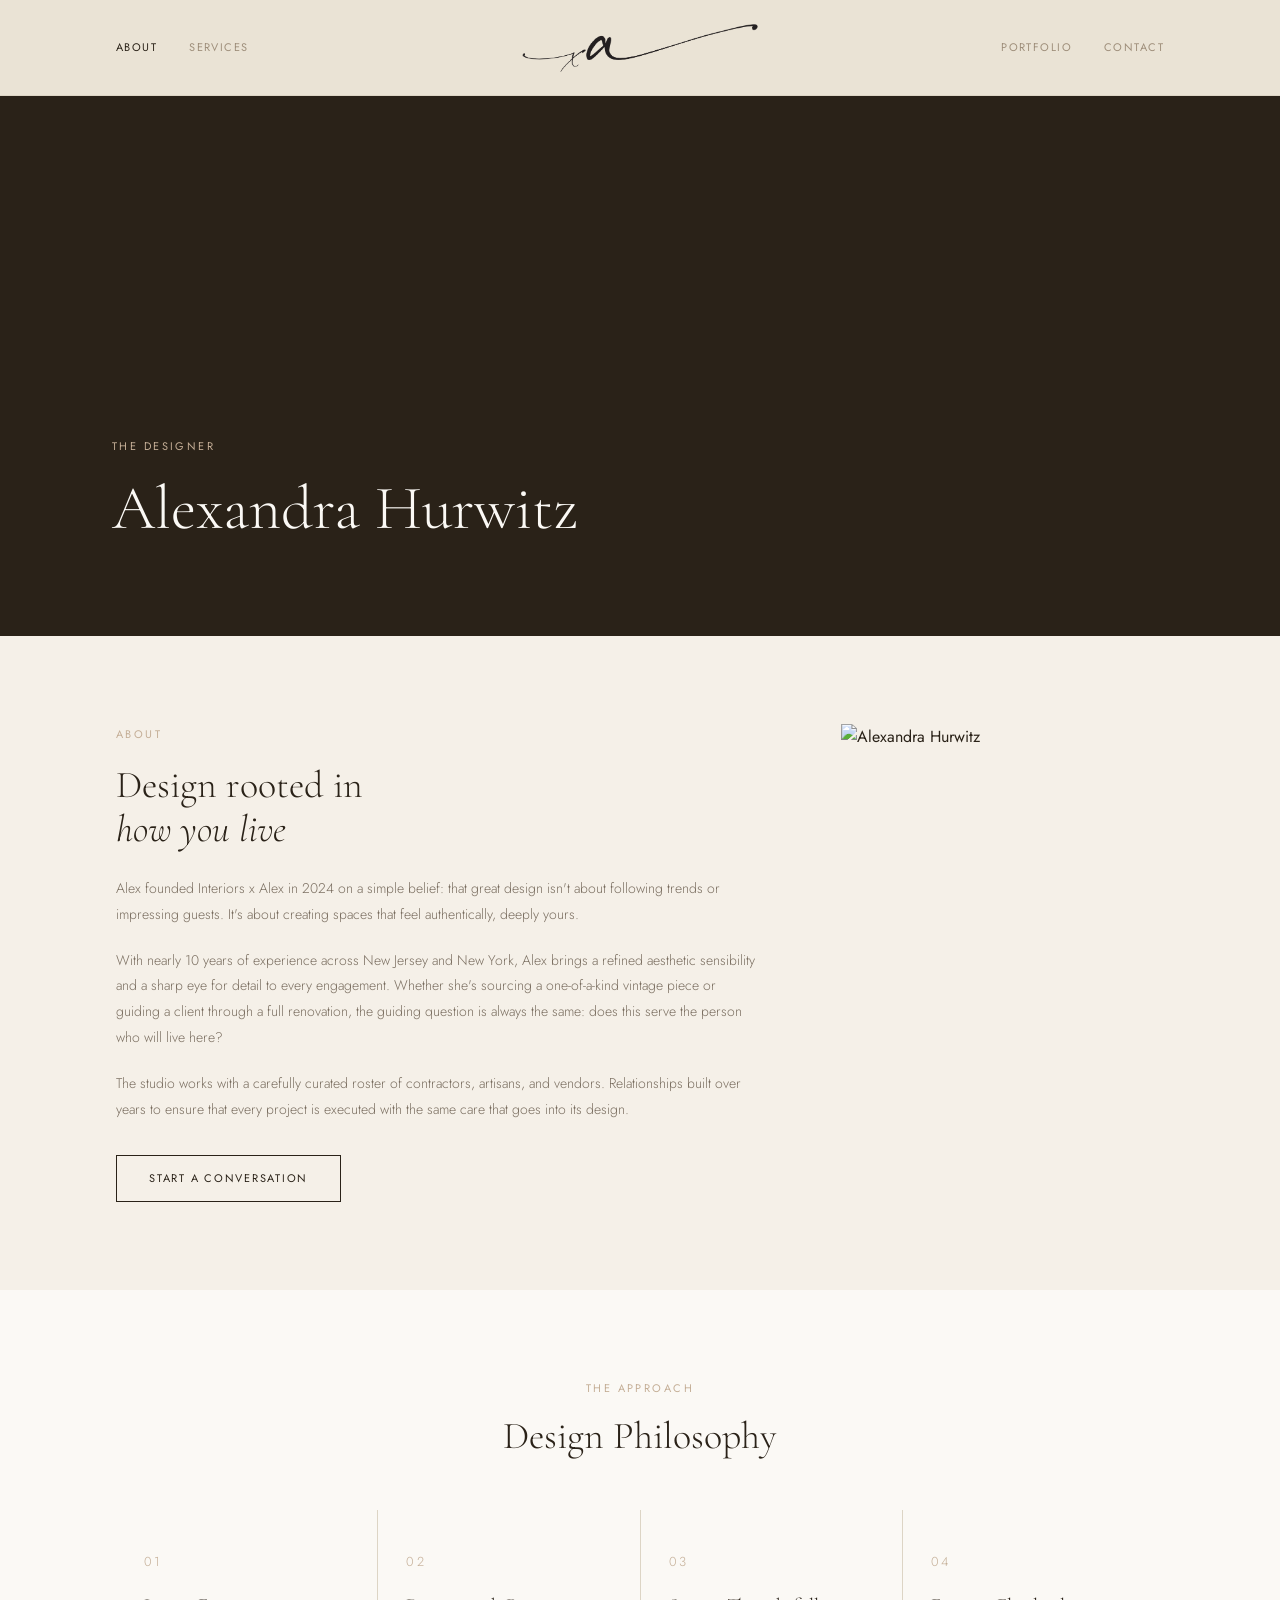
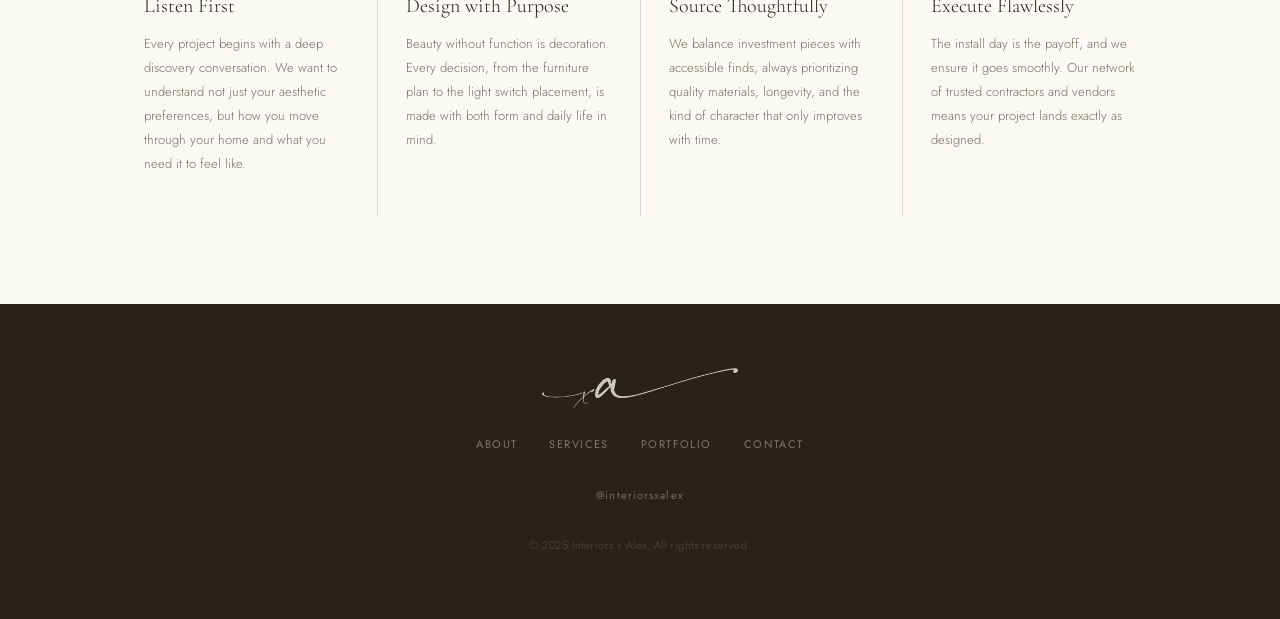
==== about.html @ 51a8090e "SEO optimization across all pages, hero centering fix, contact page meta - Added meta description, k" ====
﻿<!DOCTYPE html>
<html lang="en">
<head>
  <meta charset="UTF-8">
  <meta name="viewport" content="width=device-width, initial-scale=1.0">
  <title>About Alexandra Hurwitz | Luxury Interior Designer Rumson NJ</title>
  <meta name="description" content="Meet Alexandra Hurwitz, founder of Interiors x Alex. A luxury interior designer with nearly 10 years of experience serving high-end clients in Rumson, Red Bank, Colts Neck, Short Hills, and across New Jersey and New York.">
  <link rel="icon" href="assets/images/favicon.ico">
  <meta property="og:title" content="About Alexandra Hurwitz | Luxury Interior Designer Rumson NJ">
  <meta property="og:description" content="Meet Alexandra Hurwitz, founder of Interiors x Alex. Nearly 10 years of experience in high-end residential and commercial interior design across New Jersey and the United States.">
  <meta property="og:image" content="https://interiorsxalex.com/assets/images/og-image.jpg">
  <meta property="og:url" content="https://interiorsxalex.com/about">
  <meta property="og:type" content="website">
  <link rel="stylesheet" href="assets/css/style.css?v=4">
</head>
<body>

  <!-- NAV -->
  <nav class="site-nav">
    <div class="nav-inner">
      <ul class="nav-links left">
        <li><a href="/about" class="active">About</a></li>
        <li><a href="/services">Services</a></li>
      </ul>
      <a href="/" class="nav-logo-wrap">
        <img class="nav-logo" src="assets/images/logo.png" alt="Interiors x Alex">
      </a>
      <ul class="nav-links right">
        <li><a href="/portfolio">Portfolio</a></li>
        <li><a href="/contact">Contact</a></li>
      </ul>
      <button class="nav-toggle" aria-label="Menu">&#9776;</button>
    </div>
  </nav>

  <!-- ABOUT HERO -->
  <section class="about-hero">
    <div class="about-hero-bg" style="background-image: url('assets/images/about-hero.jpg');"></div>
    <div class="hero-overlay"></div>
    <div class="hero-content">
      <p class="eyebrow">The Designer</p>
      <h1>Alexandra Hurwitz</h1>
    </div>
  </section>

  <!-- BIO SECTION -->
  <section class="section bio-section">
    <div class="container bio-grid">
      <div class="bio-text">
        <p class="eyebrow">About</p>
        <h2>Design rooted in<br><em>how you live</em></h2>
        <p>Alex founded Interiors x Alex in 2024 on a simple belief: that great design isn't about following trends or impressing guests. It's about creating spaces that feel authentically, deeply yours.</p>
        <p>With nearly 10 years of experience across New Jersey and New York, Alex brings a refined aesthetic sensibility and a sharp eye for detail to every engagement. Whether she's sourcing a one-of-a-kind vintage piece or guiding a client through a full renovation, the guiding question is always the same: does this serve the person who will live here?</p>
        <p>The studio works with a carefully curated roster of contractors, artisans, and vendors. Relationships built over years to ensure that every project is executed with the same care that goes into its design.</p>
        <a href="/contact" class="btn btn-outline">Start a Conversation</a>
      </div>
      <div class="bio-image">
        <img src="assets/images/alex-portrait.jpg" alt="Alexandra Hurwitz">
      </div>
    </div>
  </section>

  <!-- PHILOSOPHY -->
  <section class="section philosophy-section">
    <div class="container">
      <div class="section-header centered">
        <p class="eyebrow">The Approach</p>
        <h2>Design Philosophy</h2>
      </div>
      <div class="philosophy-grid">
        <div class="philosophy-card">
          <p class="philosophy-num">01</p>
          <h3>Listen First</h3>
          <p>Every project begins with a deep discovery conversation. We want to understand not just your aesthetic preferences, but how you move through your home and what you need it to feel like.</p>
        </div>
        <div class="philosophy-card">
          <p class="philosophy-num">02</p>
          <h3>Design with Purpose</h3>
          <p>Beauty without function is decoration. Every decision, from the furniture plan to the light switch placement, is made with both form and daily life in mind.</p>
        </div>
        <div class="philosophy-card">
          <p class="philosophy-num">03</p>
          <h3>Source Thoughtfully</h3>
          <p>We balance investment pieces with accessible finds, always prioritizing quality materials, longevity, and the kind of character that only improves with time.</p>
        </div>
        <div class="philosophy-card">
          <p class="philosophy-num">04</p>
          <h3>Execute Flawlessly</h3>
          <p>The install day is the payoff, and we ensure it goes smoothly. Our network of trusted contractors and vendors means your project lands exactly as designed.</p>
        </div>
      </div>
    </div>
  </section>

  <!-- FOOTER -->
  <footer class="site-footer">
    <div class="footer-inner">
      <div class="footer-logo">
        <img src="assets/images/logo.png" alt="Interiors x Alex">
      </div>
      <nav class="footer-nav">
        <a href="/about">About</a>
        <a href="/services">Services</a>
        <a href="/portfolio">Portfolio</a>
        <a href="/contact">Contact</a>
      </nav>
      <div class="footer-social">
        <a href="https://www.instagram.com/interiorsxalex" target="_blank" rel="noopener">@interiorsxalex</a>
      </div>
      <p class="footer-copy">&copy; 2025 Interiors x Alex. All rights reserved.</p>
    </div>
  </footer>

  <div class="mobile-nav-overlay">
    <button class="mobile-nav-close" aria-label="Close">&times;</button>
    <a href="/">Home</a>
    <a href="/about">About</a>
    <a href="/services">Services</a>
    <a href="/portfolio">Portfolio</a>
    <a href="/contact">Contact</a>
    <a href="https://www.instagram.com/interiorsxalex" target="_blank" rel="noopener" class="mobile-nav-social">@interiorsxalex</a>
  </div>

  <script src="assets/js/main.js?v=4"></script>
</body>
</html>
---- assets/css/style.css ----
@import url('https://fonts.googleapis.com/css2?family=Cormorant+Garamond:ital,wght@0,300;0,400;0,500;1,300;1,400&family=Jost:wght@300;400;500&display=swap');

*, *::before, *::after { margin: 0; padding: 0; box-sizing: border-box; }

:root {
  --ln: #EAE3D5;
  --cr: #F5F0E8;
  --ow: #FBF9F5;
  --es: #2A2218;
  --tp: #9E8E7A;
  --st: #7A6E60;
  --sd: #C4AE96;
  --wm: #DDD5C5;
}

html { scroll-behavior: smooth; }
body { background: var(--cr); color: var(--es); font-family: 'Jost', sans-serif; font-weight: 400; line-height: 1.6; }
a { text-decoration: none; color: inherit; }
img { display: block; max-width: 100%; }
h1, h2, h3 { font-family: 'Cormorant Garamond', serif; font-weight: 300; line-height: 1.15; }
h1 { font-size: 52px; }
h2 { font-size: 38px; }
h3 { font-size: 22px; }
h1 em, h2 em { font-style: italic; }
p { font-size: 14px; color: var(--st); line-height: 1.85; font-weight: 300; }

/* ─── UTILITIES ─── */
.container { max-width: 1160px; margin: 0 auto; padding: 0 56px; }
.section { padding: 88px 0; }
.eyebrow {
  font-size: 11px; letter-spacing: .22em; text-transform: uppercase;
  color: var(--sd); margin-bottom: 16px; font-family: 'Jost', sans-serif; font-weight: 400;
}
.eyebrow.light { color: var(--sd); }
.grid-2 { display: grid; grid-template-columns: 1fr 1fr; gap: 72px; align-items: center; }
.centered { text-align: center; }
.section-header { margin-bottom: 52px; }
.section-header h2 { margin-top: 8px; }
.section-cta { text-align: center; margin-top: 48px; }

/* ─── BUTTONS ─── */
.btn {
  display: inline-block; font-family: 'Jost', sans-serif;
  font-size: 11px; letter-spacing: .16em; text-transform: uppercase;
  padding: 14px 32px; border: 1px solid currentColor;
  transition: background .2s, color .2s;
  cursor: pointer;
}
.btn-light { color: var(--ow); border-color: var(--ow); }
.btn-light:hover { background: var(--ow); color: var(--es); }
.btn-outline { color: var(--es); border-color: var(--es); }
.btn-outline:hover { background: var(--es); color: var(--ow); }
.btn-espresso { background: var(--es); color: var(--ow); border-color: var(--es); }
.btn-espresso:hover { background: var(--st); border-color: var(--st); }
.btn-full { width: 100%; text-align: center; display: block; }

/* ─── NAV ─── */
.site-nav {
  background: var(--ln); height: 96px;
  border-bottom: 1px solid var(--wm);
  position: sticky; top: 0; z-index: 100;
}
.nav-inner {
  max-width: 1160px; margin: 0 auto; padding: 0 56px;
  height: 100%; display: flex; align-items: center; justify-content: space-between;
  position: relative;
}
.nav-links {
  display: flex; gap: 32px; list-style: none;
  font-size: 11px; letter-spacing: .13em; text-transform: uppercase; color: var(--tp);
}
.nav-links a { transition: color .2s; }
.nav-links a:hover, .nav-links a.active { color: var(--es); }
.nav-logo-wrap { position: absolute; left: 50%; transform: translateX(-50%); }
.nav-logo { height: 48px; width: auto; }
.nav-toggle { display: none; background: none; border: none; cursor: pointer; font-size: 20px; color: var(--es); }

/* ─── HERO (homepage) ─── */
.hero {
  position: relative; height: 88vh; min-height: 520px;
  overflow: hidden; display: flex; align-items: flex-end; background: var(--es);
}
.hero-bg {
  position: absolute; inset: 0;
  background-size: cover; background-position: center; opacity: .7;
}
.hero-overlay {
  position: absolute; inset: 0;
  background: linear-gradient(to top, rgba(42,34,24,.75) 0%, rgba(42,34,24,.08) 60%, transparent 100%);
}
.hero-content { position: relative; z-index: 2; padding: 64px 112px; width: 100%; }
.hero-content .eyebrow { color: var(--sd); }
.hero-content h1 { color: var(--ow); font-size: 62px; margin-bottom: 28px; }
.hero-content p { color: rgba(251,249,245,.65); max-width: 420px; }

/* ─── STUDIO INTRO ─── */
.studio-intro { background: var(--cr); }
.studio-intro-centered { max-width: 720px; margin: 0 auto; text-align: center; }
.studio-intro-centered h2 { margin: 12px 0 20px; }
.studio-intro-centered p { font-size: 15px; line-height: 1.9; }
.intro-actions { display: flex; gap: 12px; justify-content: center; flex-wrap: wrap; margin-top: 36px; }
.studio-text h2 { margin: 8px 0 20px; }
.studio-text p { margin-bottom: 28px; }
.studio-image img { width: 100%; aspect-ratio: 4/5; object-fit: cover; }

/* ─── COMMERCIAL BANNER ─── */
.commercial-banner { background: var(--es); }
.commercial-banner .eyebrow { color: var(--sd); }
.commercial-banner h2 { color: var(--ow); margin: 8px 0 20px; }
.commercial-banner p { color: rgba(251,249,245,.55); margin-bottom: 32px; }
.commercial-image img { width: 100%; aspect-ratio: 4/3; object-fit: cover; }

/* ─── PORTFOLIO PREVIEW ─── */
.portfolio-preview { background: var(--ow); }
.preview-grid {
  display: grid; grid-template-columns: 1fr 1fr;
  grid-template-rows: auto auto; gap: 3px;
}
.preview-tile { position: relative; overflow: hidden; display: block; background: var(--wm); }
.preview-tile img { width: 100%; height: 100%; object-fit: cover; transition: transform .6s; }
.preview-tile:hover img { transform: scale(1.04); }
.tile-label {
  position: absolute; bottom: 0; left: 0; right: 0;
  padding: 16px 18px;
  background: linear-gradient(to top, rgba(42,34,24,.65), transparent);
  font-size: 11px; letter-spacing: .1em; text-transform: uppercase;
  color: var(--ow);
}
.tile-large { grid-row: span 2; aspect-ratio: 3/4; }
.tile-small { aspect-ratio: 4/3; }

/* ─── SERVICES OVERVIEW (homepage) ─── */
.services-overview { background: var(--cr); }
.services-overview .services-grid {
  display: grid; grid-template-columns: repeat(4, 1fr); gap: 2px;
}
.services-overview .service-card {
  padding: 40px 28px; background: var(--ow); border: 1px solid var(--wm);
}
.service-icon { font-size: 10px; color: var(--sd); margin-bottom: 20px; letter-spacing: .2em; }
.service-card h3 { font-size: 20px; margin-bottom: 12px; }
.service-card p { font-size: 13px; }

/* ─── ABOUT PREVIEW (homepage) ─── */
.about-preview { background: var(--ln); }
.about-image img { width: 100%; aspect-ratio: 3/4; object-fit: cover; }
.about-text h2 { margin: 8px 0 20px; }
.about-text p { margin-bottom: 28px; }

/* ─── PAGE HEADER ─── */
.page-header {
  background: var(--es); padding: 64px 112px; text-align: center;
}
.page-header .eyebrow { color: var(--sd); }
.page-header h1 { color: var(--ow); margin-top: 8px; }

/* ─── TABS ─── */
.tabs-bar {
  background: var(--ow); border-bottom: 1px solid var(--wm);
  position: sticky; top: 96px; z-index: 99;
}
.tabs-inner { display: flex; justify-content: center; }
.tab-btn {
  font-family: 'Jost', sans-serif; font-size: 11px;
  letter-spacing: .15em; text-transform: uppercase; color: var(--tp);
  padding: 20px 48px; cursor: pointer; border: none; background: none;
  border-bottom: 2px solid transparent; margin-bottom: -1px; transition: all .2s;
}
.tab-btn:hover { color: var(--es); }
.tab-btn.active { color: var(--es); border-bottom-color: var(--es); }
.tab-panel { display: none; }
.tab-panel.active { display: block; }

/* ─── MOSAIC GRID ─── */
.mosaic-grid {
  display: grid; grid-template-columns: repeat(12, 1fr);
  grid-auto-rows: 200px; gap: 3px; padding: 24px 56px;
  max-width: 1160px; margin: 0 auto;
}
.mosaic-item { overflow: hidden; position: relative; cursor: pointer; background: var(--wm); }
.mosaic-item img { width: 100%; height: 100%; object-fit: cover; transition: transform .6s; }
.mosaic-item:hover img { transform: scale(1.05); }
.mosaic-label {
  position: absolute; bottom: 0; left: 0; right: 0;
  padding: 20px 18px;
  background: linear-gradient(to top, rgba(42,34,24,.7), transparent);
  opacity: 0; transition: opacity .3s; display: flex; flex-direction: column; gap: 3px;
}
.mosaic-item:hover .mosaic-label { opacity: 1; }
.mosaic-cat { font-size: 9px; letter-spacing: .14em; text-transform: uppercase; color: rgba(251,249,245,.65); }
.mosaic-title { font-family: 'Cormorant Garamond', serif; font-size: 16px; font-weight: 300; color: var(--ow); }
.c-6-3 { grid-column: span 6; grid-row: span 3; }
.c-6-2 { grid-column: span 6; grid-row: span 2; }
.c-3-2 { grid-column: span 3; grid-row: span 2; }
.c-4-2 { grid-column: span 4; grid-row: span 2; }
.c-3-1 { grid-column: span 3; grid-row: span 1; }
.c-4-1 { grid-column: span 4; grid-row: span 1; }

/* ─── DAY IN THE LIFE ─── */
.ditl-wrap { padding: 56px 0; }
.ditl-intro { text-align: center; padding: 0 56px 52px; }
.ditl-intro h2 { margin: 8px 0 16px; }
.ditl-intro p { max-width: 480px; margin: 0 auto 28px; }
.highlights-section { padding: 0 56px 40px; }
.highlights-label {
  font-size: 10px; letter-spacing: .2em; text-transform: uppercase;
  color: var(--tp); margin-bottom: 20px;
}
.highlights-row { display: flex; gap: 20px; overflow-x: auto; scrollbar-width: none; }
.highlights-row::-webkit-scrollbar { display: none; }
.highlight-bubble { display: flex; flex-direction: column; align-items: center; gap: 8px; flex-shrink: 0; }
.highlight-ring {
  width: 76px; height: 76px; border-radius: 50%; padding: 2.5px;
  background: linear-gradient(135deg, #C4AE96, #9E8E7A, #7A6E60);
  transition: transform .2s;
}
.highlight-bubble:hover .highlight-ring { transform: scale(1.06); }
.highlight-img {
  width: 100%; height: 100%; border-radius: 50%;
  border: 2.5px solid var(--cr); overflow: hidden;
}
.highlight-bubble span { font-size: 10px; color: var(--st); }
.insta-feed-section { padding: 0 56px 56px; }
.insta-feed-grid { display: grid; grid-template-columns: repeat(3, 1fr); gap: 3px; margin-bottom: 8px; }
.insta-tile { aspect-ratio: 1; overflow: hidden; position: relative; background: var(--wm); }
.insta-tile img { width: 100%; height: 100%; object-fit: cover; transition: transform .5s; }
.insta-tile:hover img { transform: scale(1.06); }
.insta-carousel-icon, .insta-video-icon {
  position: absolute; top: 8px; right: 8px;
  color: #fff; font-size: 14px; line-height: 1;
  text-shadow: 0 1px 3px rgba(0,0,0,.5);
  pointer-events: none;
}
.insta-loading, .insta-empty {
  grid-column: 1/-1; text-align: center; padding: 40px 0;
  color: var(--tp); font-size: 13px;
}
.insta-empty a { color: var(--es); text-decoration: underline; }

/* ─── ABOUT PAGE ─── */
.about-hero {
  position: relative; height: 60vh; min-height: 400px;
  overflow: hidden; display: flex; align-items: flex-end; background: var(--es);
}
.about-hero-bg {
  position: absolute; inset: 0;
  background-size: cover; background-position: top center; opacity: .7;
}
.bio-section { background: var(--cr); }
.bio-grid { display: grid; grid-template-columns: 2fr 1fr; gap: 80px; align-items: start; }
.bio-text h2 { margin: 8px 0 24px; }
.bio-text p { margin-bottom: 20px; }
.bio-text .btn { margin-top: 12px; }
.bio-image img { width: 100%; aspect-ratio: 3/4; object-fit: cover; }
.bio-credentials {
  display: flex; flex-direction: column; gap: 0;
  border-top: 1px solid var(--wm); margin-top: 24px;
}
.credential {
  padding: 20px 0; border-bottom: 1px solid var(--wm);
  display: flex; flex-direction: column; gap: 4px;
}
.cred-num { font-family: 'Cormorant Garamond', serif; font-size: 32px; font-weight: 300; color: var(--es); }
.cred-label { font-size: 10px; letter-spacing: .15em; text-transform: uppercase; color: var(--tp); }

/* ─── PHILOSOPHY ─── */
.philosophy-section { background: var(--ow); }
.philosophy-grid { display: grid; grid-template-columns: repeat(4, 1fr); gap: 1px; background: var(--wm); margin-top: 48px; }
.philosophy-card { background: var(--ow); padding: 40px 28px; }
.philosophy-num { font-size: 11px; letter-spacing: .18em; color: var(--sd); margin-bottom: 20px; }
.philosophy-card h3 { font-size: 20px; margin-bottom: 14px; }
.philosophy-card p { font-size: 13px; }

/* ─── PRESS ─── */
.press-section { background: var(--cr); }
.press-logos { display: flex; justify-content: center; gap: 56px; flex-wrap: wrap; margin-top: 40px; }
.press-name {
  font-family: 'Cormorant Garamond', serif; font-size: 18px; font-weight: 300;
  color: var(--wm); letter-spacing: .06em;
}

/* ─── SERVICES PAGE ─── */
.services-section { background: var(--cr); }
.services-detail-grid { display: flex; flex-direction: column; gap: 1px; margin-top: 0; background: var(--wm); }
.service-detail-card {
  display: grid; grid-template-columns: 80px 1fr; gap: 48px;
  padding: 48px; background: var(--ow);
}
.sdc-number {
  font-family: 'Cormorant Garamond', serif; font-size: 36px;
  font-weight: 300; color: var(--wm); padding-top: 4px;
}
.sdc-content h3 { font-size: 24px; margin-bottom: 16px; }
.sdc-content > p { margin-bottom: 24px; }
.service-includes { list-style: none; display: flex; flex-direction: column; gap: 8px; }
.service-includes li {
  font-size: 12px; color: var(--tp); letter-spacing: .04em;
  padding-left: 16px; position: relative;
}
.service-includes li::before {
  content: '—'; position: absolute; left: 0; color: var(--sd);
}

/* ─── COMMERCIAL SERVICES ─── */
.commercial-services-section { background: var(--es); padding: 88px 0; }
.commercial-services-header { text-align: center; margin-bottom: 56px; padding: 0 56px; }
.commercial-services-header .eyebrow { color: var(--sd); }
.commercial-services-header h2 { color: var(--ow); margin: 8px 0 16px; }
.commercial-services-sub { color: rgba(251,249,245,.5); max-width: 520px; margin: 0 auto; }
.commercial-specialty-grid {
  display: grid; grid-template-columns: repeat(4, 1fr);
  gap: 1px; background: rgba(221,213,197,.1);
  max-width: 1160px; margin: 0 auto; padding: 0 56px;
}
.specialty-card { background: var(--es); padding: 36px 28px; }
.specialty-icon { font-size: 8px; color: var(--sd); margin-bottom: 20px; letter-spacing: .3em; }
.specialty-card h3 { font-size: 18px; color: var(--ow); margin-bottom: 12px; }
.specialty-card p { font-size: 12px; color: rgba(251,249,245,.45); line-height: 1.85; }

/* ─── PROCESS ─── */
.process-section { background: var(--ow); }
.process-steps {
  display: flex; align-items: flex-start; gap: 0;
  margin-top: 52px;
}
.process-step { flex: 1; padding: 0 24px; }
.step-num {
  font-family: 'Cormorant Garamond', serif; font-size: 40px;
  font-weight: 300; color: var(--wm); margin-bottom: 16px;
}
.process-step h3 { font-size: 18px; margin-bottom: 12px; }
.process-step p { font-size: 13px; }
.process-connector {
  width: 1px; background: var(--wm); height: 60px;
  margin-top: 20px; flex-shrink: 0;
}

/* ─── SERVICES CTA ─── */
.services-cta { background: var(--ln); }
.services-cta h2 { margin: 8px 0 32px; }

/* ─── CONTACT PAGE ─── */
.contact-split {
  display: grid; grid-template-columns: 1fr 1fr;
  min-height: calc(100vh - 72px);
}
.contact-info {
  background: var(--es); padding: 80px 64px;
  display: flex; flex-direction: column; justify-content: center;
}
.contact-info .eyebrow { color: var(--sd); }
.contact-info h1 { color: var(--ow); margin: 8px 0 24px; }
.contact-intro { color: rgba(251,249,245,.55); margin-bottom: 48px; }
.contact-details { display: flex; flex-direction: column; gap: 24px; margin-bottom: 40px; }
.contact-detail-item { display: flex; flex-direction: column; gap: 4px; }
.contact-detail-label {
  font-size: 10px; letter-spacing: .18em; text-transform: uppercase; color: var(--sd);
}
.contact-detail-value { font-size: 14px; color: var(--ow); font-weight: 300; }
.contact-detail-value a { color: var(--ow); opacity: .7; transition: opacity .2s; }
.contact-detail-value a:hover { opacity: 1; }
.contact-availability { padding-top: 32px; border-top: 1px solid rgba(221,213,197,.12); }
.contact-availability p { color: rgba(251,249,245,.35); font-size: 12px; }
.contact-form-wrap {
  background: var(--cr); padding: 80px 64px;
  display: flex; flex-direction: column; justify-content: center;
}
.contact-form { display: flex; flex-direction: column; gap: 0; }
.form-row { display: grid; grid-template-columns: 1fr 1fr; gap: 24px; }
.form-group { margin-bottom: 28px; }
.form-group label {
  font-size: 10px; letter-spacing: .16em; text-transform: uppercase;
  color: var(--tp); display: block; margin-bottom: 10px;
}
.form-group input,
.form-group textarea,
.form-group select {
  width: 100%; background: var(--cr); border: none;
  border-bottom: 1px solid var(--wm); padding: 10px 0;
  font-size: 14px; color: var(--es); font-family: 'Jost', sans-serif;
  font-weight: 300; outline: none; transition: border-color .2s;
  -webkit-appearance: none; border-radius: 0;
}
.form-group select option { background: var(--cr); color: var(--es); }
.form-group input:focus,
.form-group textarea:focus,
.form-group select:focus { border-bottom-color: var(--es); }
.form-group input::placeholder,
.form-group textarea::placeholder { color: var(--wm); }
.form-group textarea { resize: none; height: 100px; }
.form-note { font-size: 11px; color: var(--tp); text-align: center; margin-top: 16px; }
.form-success { font-size: 16px; text-align: center; padding: 40px 0; color: var(--es); }
.form-error { color: #c0392b; font-size: 13px; text-align: center; margin-top: 12px; }

/* ─── FOOTER ─── */
.site-footer { background: var(--es); padding: 64px 56px; }
.footer-inner {
  max-width: 1160px; margin: 0 auto;
  display: flex; flex-direction: column; align-items: center; gap: 28px;
}
.footer-logo img {
  height: 40px; width: auto;
  filter: brightness(0) invert(1); opacity: .75;
}
.footer-nav {
  display: flex; gap: 32px; font-size: 11px;
  letter-spacing: .13em; text-transform: uppercase;
}
.footer-nav a { color: rgba(251,249,245,.4); transition: color .2s; }
.footer-nav a:hover { color: rgba(251,249,245,.8); }
.footer-social a {
  font-size: 11px; letter-spacing: .1em; color: rgba(251,249,245,.35);
  transition: color .2s;
}
.footer-social a:hover { color: rgba(251,249,245,.7); }
.footer-copy { font-size: 11px; color: rgba(251,249,245,.2); letter-spacing: .05em; }

/* ─── MOBILE NAV OVERLAY ─── */
.mobile-nav-overlay {
  display: none;
  position: fixed; inset: 0; z-index: 200;
  background: var(--es);
  flex-direction: column;
  align-items: center; justify-content: center;
  gap: 0;
}
.mobile-nav-overlay.open { display: flex; }
.mobile-nav-overlay a {
  font-family: 'Cormorant Garamond', serif; font-size: 36px;
  font-weight: 300; color: var(--ow); letter-spacing: .04em;
  padding: 18px 0; border-bottom: 1px solid rgba(221,213,197,.1);
  width: 100%; text-align: center; transition: color .2s;
}
.mobile-nav-overlay a:last-of-type { border-bottom: none; }
.mobile-nav-overlay a:hover { color: var(--sd); }
.mobile-nav-close {
  position: absolute; top: 28px; right: 28px;
  background: none; border: none; color: var(--ow);
  font-size: 28px; cursor: pointer; line-height: 1;
}
.mobile-nav-social {
  margin-top: 40px; font-size: 11px; letter-spacing: .15em;
  text-transform: uppercase; color: rgba(251,249,245,.35);
}

/* ─── MOBILE ─── */
@media (max-width: 768px) {
  h1 { font-size: 34px; }
  h2 { font-size: 26px; }
  h3 { font-size: 18px; }
  p { font-size: 14px; }
  .container { padding: 0 20px; }
  .section { padding: 56px 0; }
  .eyebrow { font-size: 10px; }
  .btn { font-size: 10px; padding: 14px 28px; }

  /* nav */
  .site-nav { height: 72px; }
  .nav-inner { padding: 0 20px; }
  .nav-links { display: none; }
  .nav-toggle { display: block; font-size: 22px; position: relative; z-index: 10; }
  .nav-logo-wrap { position: absolute; left: 50%; transform: translateX(-50%); }
  .nav-logo { height: 36px; }

  /* hero */
  .hero { height: 38vh; min-height: 240px; align-items: center; }
  .hero-content { padding: 20px; margin-top: 0; }
  .hero-content h1 { font-size: 36px; line-height: 1.1; margin-bottom: 20px; }
  .hero-content .eyebrow { margin-bottom: 10px; }

  /* studio intro */
  .studio-intro .grid-2 { grid-template-columns: 1fr; gap: 32px; }
  .studio-image { order: -1; }
  .studio-image img { aspect-ratio: 16/9; }

  /* commercial */
  .commercial-banner .grid-2 { grid-template-columns: 1fr; gap: 32px; }
  .commercial-image img { aspect-ratio: 16/9; }

  /* portfolio preview */
  .preview-grid { grid-template-columns: 1fr; gap: 3px; }
  .tile-large { aspect-ratio: 4/3; grid-row: span 1; }
  .tile-small { aspect-ratio: 4/3; }

  /* services overview */
  .services-overview .services-grid { grid-template-columns: 1fr; gap: 2px; }
  .services-overview .service-card { padding: 28px 20px; }

  /* about preview */
  .about-preview .grid-2 { grid-template-columns: 1fr; gap: 32px; }
  .about-image img { aspect-ratio: 16/9; }

  /* page header */
  .page-header { padding: 48px 20px; }
  .page-header h1 { font-size: 36px; }

  /* tabs */
  .tabs-bar { top: 72px; overflow-x: auto; }
  .tabs-inner { justify-content: flex-start; padding: 0 4px; min-width: max-content; width: 100%; }
  .tab-btn { padding: 18px 24px; font-size: 10px; white-space: nowrap; }

  /* mosaic */
  .mosaic-grid {
    grid-template-columns: 1fr 1fr;
    grid-auto-rows: 180px;
    padding: 12px 12px; gap: 3px;
  }
  .c-6-3, .c-6-2, .c-4-2, .c-3-2 { grid-column: span 2; grid-row: span 2; }
  .c-4-1, .c-3-1 { grid-column: span 1; grid-row: span 1; }

  /* ditl */
  .ditl-wrap { padding: 40px 0; }
  .ditl-intro { padding: 0 20px 36px; }
  .highlights-section { padding: 0 20px 32px; }
  .insta-feed-section { padding: 0 20px 40px; }
  .insta-home-section .insta-feed-grid { grid-template-columns: repeat(2, 1fr); gap: 2px; }
  .insta-feed-grid { grid-template-columns: repeat(3, 1fr); gap: 2px; }
  .highlight-ring { width: 64px; height: 64px; }

  /* about page */
  .about-hero { height: 50vh; }
  .bio-section .bio-grid { grid-template-columns: 1fr; gap: 32px; }
  .bio-credentials { flex-direction: row; flex-wrap: wrap; }
  .credential { flex: 1; min-width: 100px; }
  .philosophy-grid { grid-template-columns: 1fr; gap: 2px; }
  .philosophy-card { padding: 28px 20px; }
  .press-logos { gap: 24px; }

  /* services page */
  .services-detail-grid { gap: 8px; background: none; }
  .service-detail-card { grid-template-columns: 1fr; gap: 12px; padding: 28px 20px; }
  .sdc-number { font-size: 24px; }
  .commercial-specialty-grid { grid-template-columns: 1fr 1fr; gap: 1px; padding: 0 20px; }
  .commercial-services-header { padding: 0 20px; }
  .process-steps { flex-direction: column; gap: 0; }
  .process-step { padding: 28px 20px; border-bottom: 1px solid var(--wm); }
  .process-step:last-child { border-bottom: none; }
  .process-connector { display: none; }
  .services-cta .container { padding: 0 20px; }

  /* contact */
  .contact-split { grid-template-columns: 1fr; min-height: auto; }
  .contact-info { padding: 48px 20px; }
  .contact-info h1 { font-size: 32px; }
  .contact-form-wrap { padding: 40px 20px 56px; }
  .form-row { grid-template-columns: 1fr; gap: 0; }
  .form-group input,
  .form-group textarea,
  .form-group select { font-size: 16px; } /* prevents iOS zoom on focus */

  /* footer */
  .site-footer { padding: 48px 20px; }
  .footer-nav { flex-wrap: wrap; justify-content: center; gap: 12px 20px; }
  .footer-logo img { height: 32px; }
}
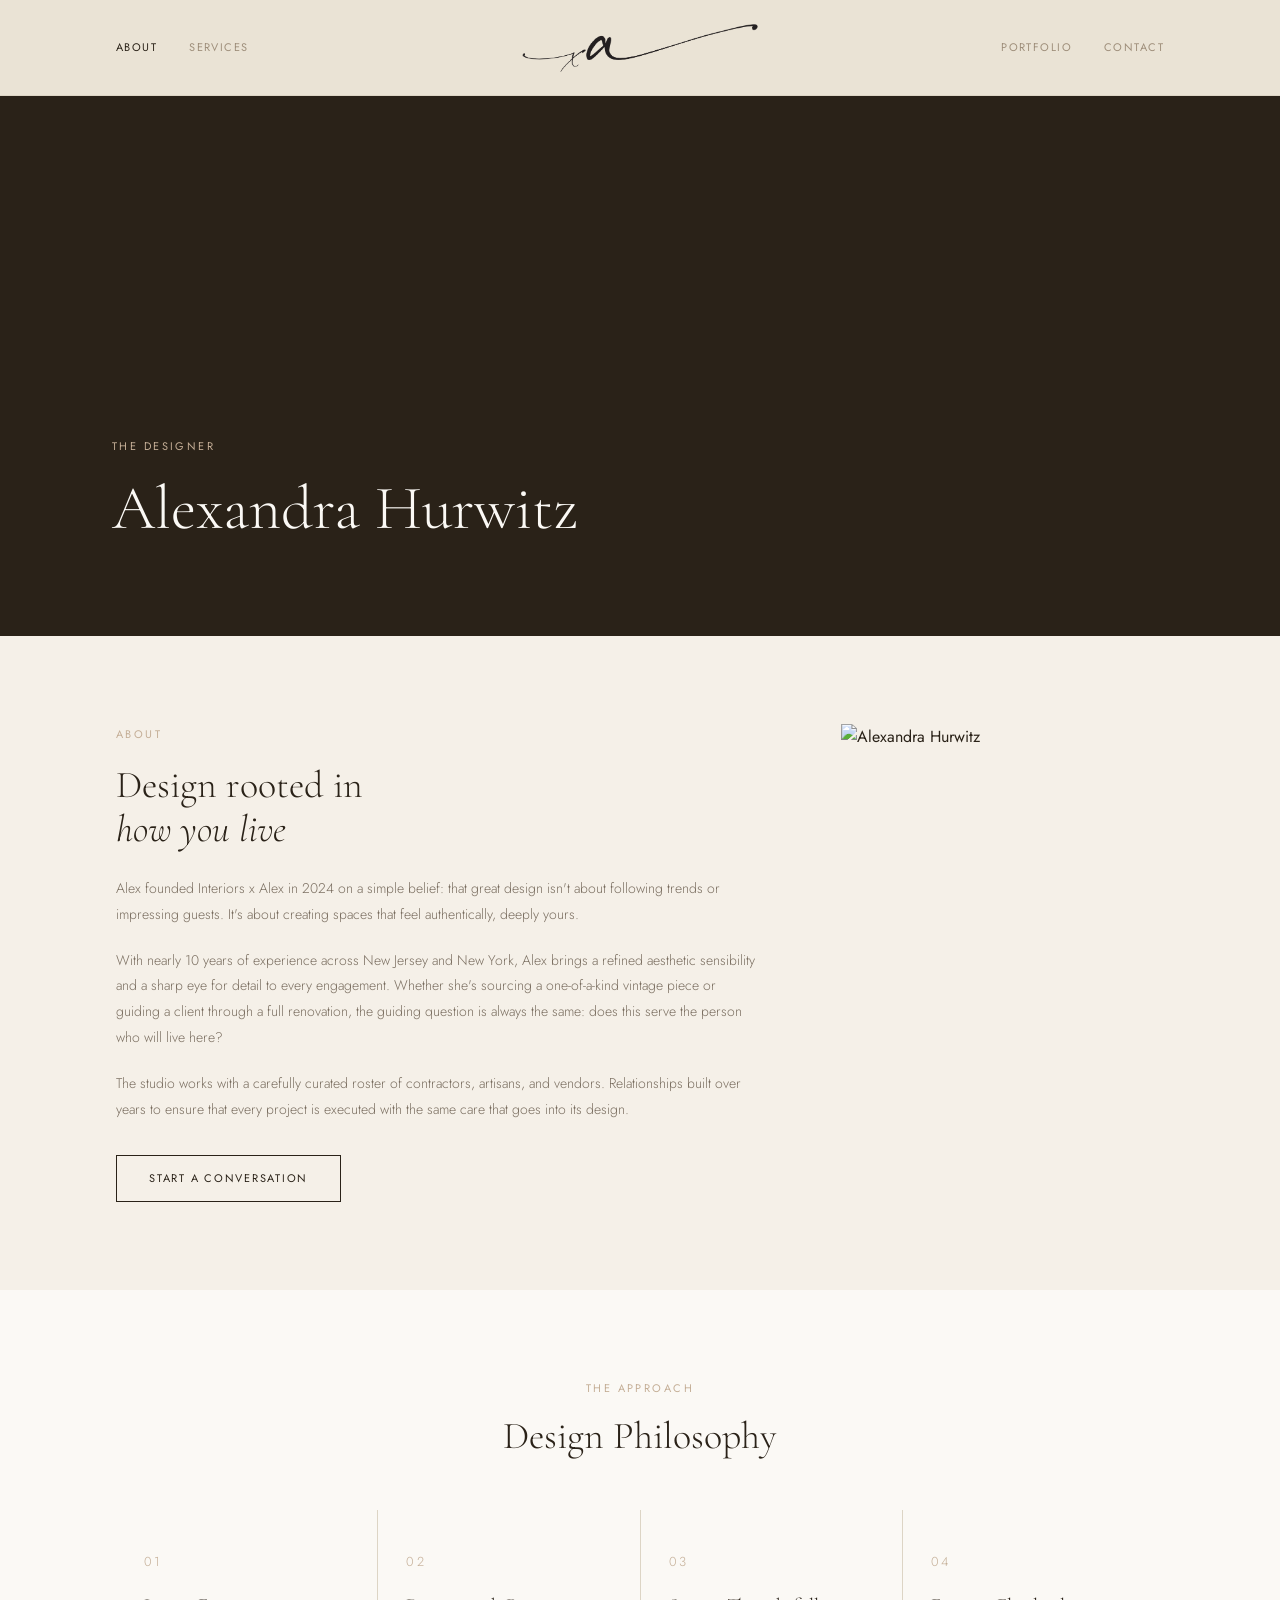
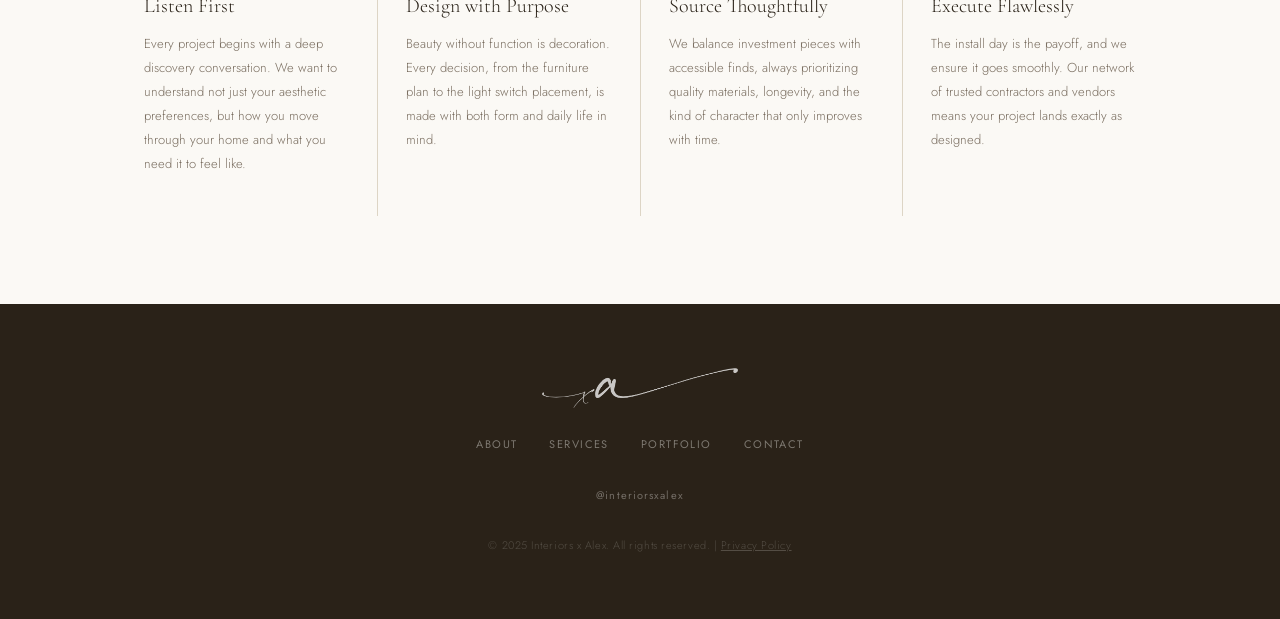
==== commit 8ea0d848: "Add NJ compliance: Privacy Policy page and footer links on all pages - Created privacy.html covering" ====
--- a/about.html
+++ b/about.html
@@ -107,7 +107,7 @@
       <div class="footer-social">
         <a href="https://www.instagram.com/interiorsxalex" target="_blank" rel="noopener">@interiorsxalex</a>
       </div>
-      <p class="footer-copy">&copy; 2025 Interiors x Alex. All rights reserved.</p>
+      <p class="footer-copy">&copy; 2025 Interiors x Alex. All rights reserved. | <a href="/privacy" style="text-decoration:underline;">Privacy Policy</a></p>
     </div>
   </footer>
 
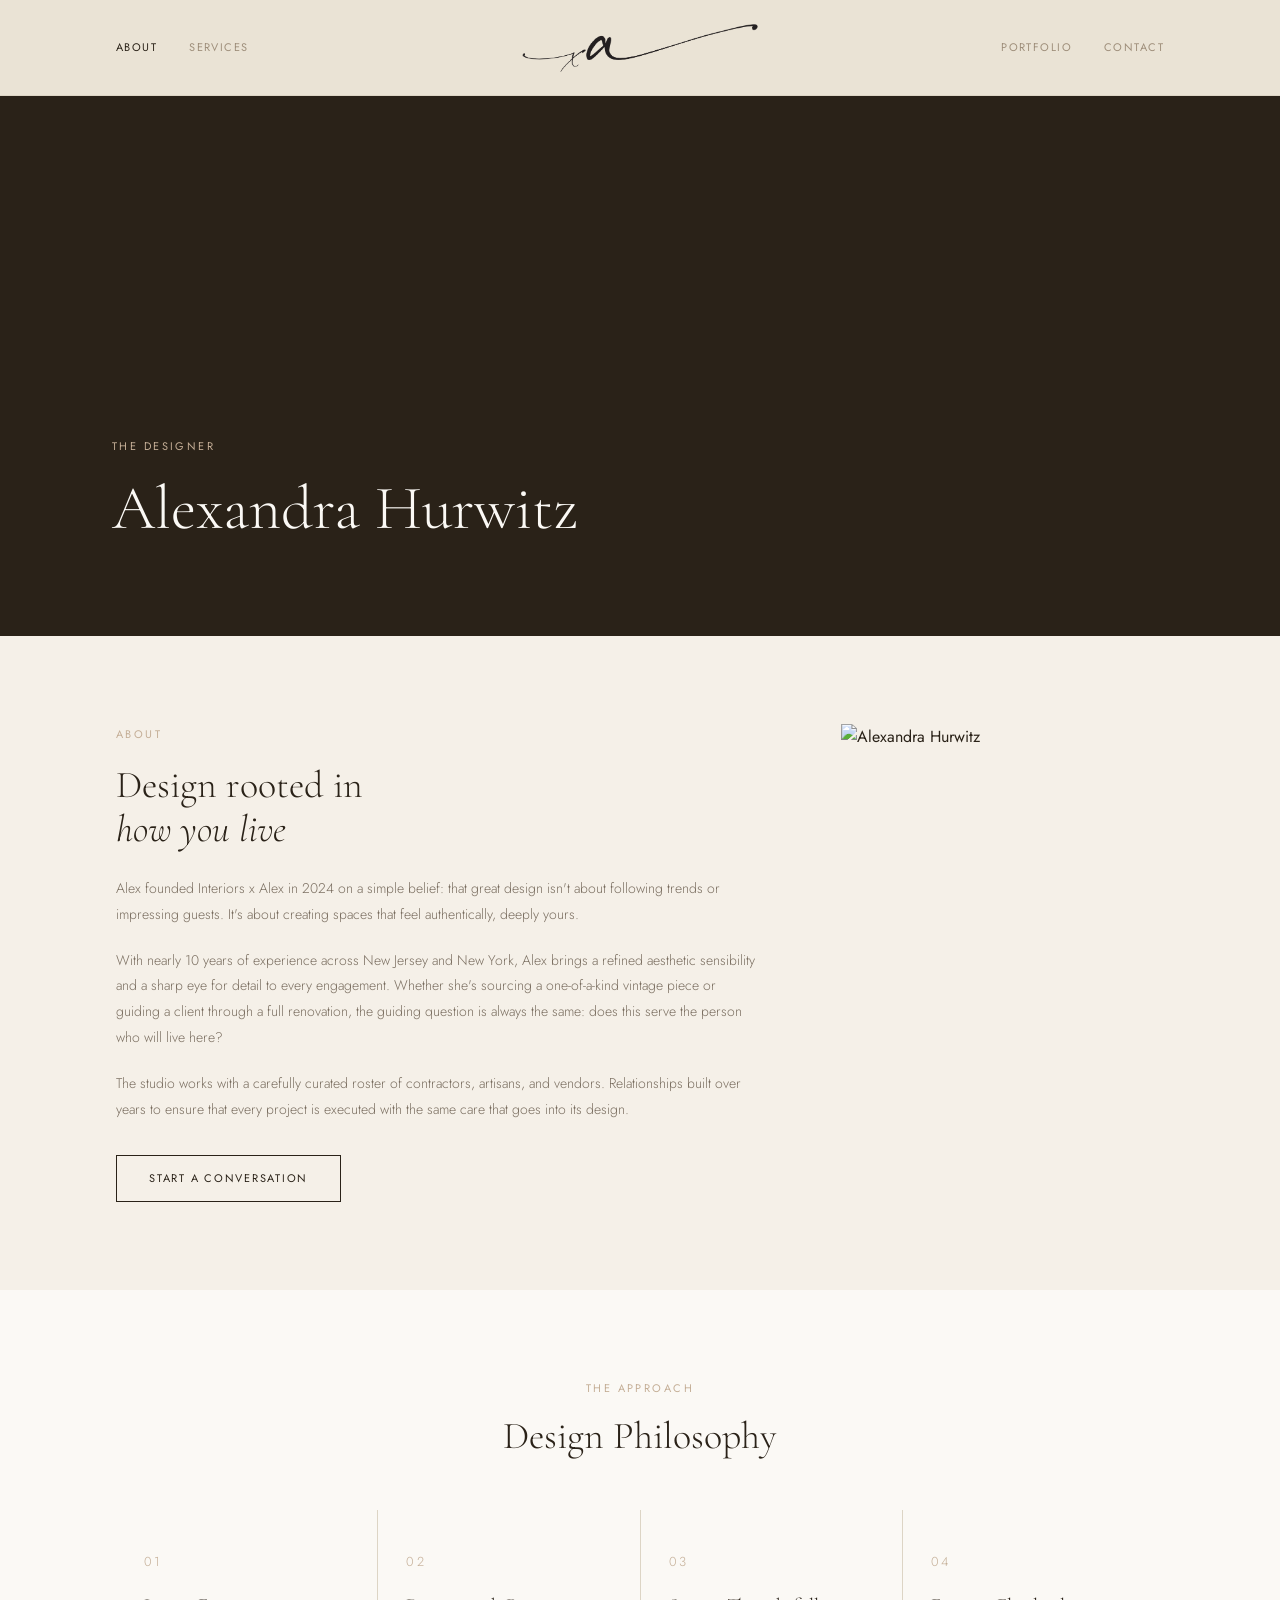
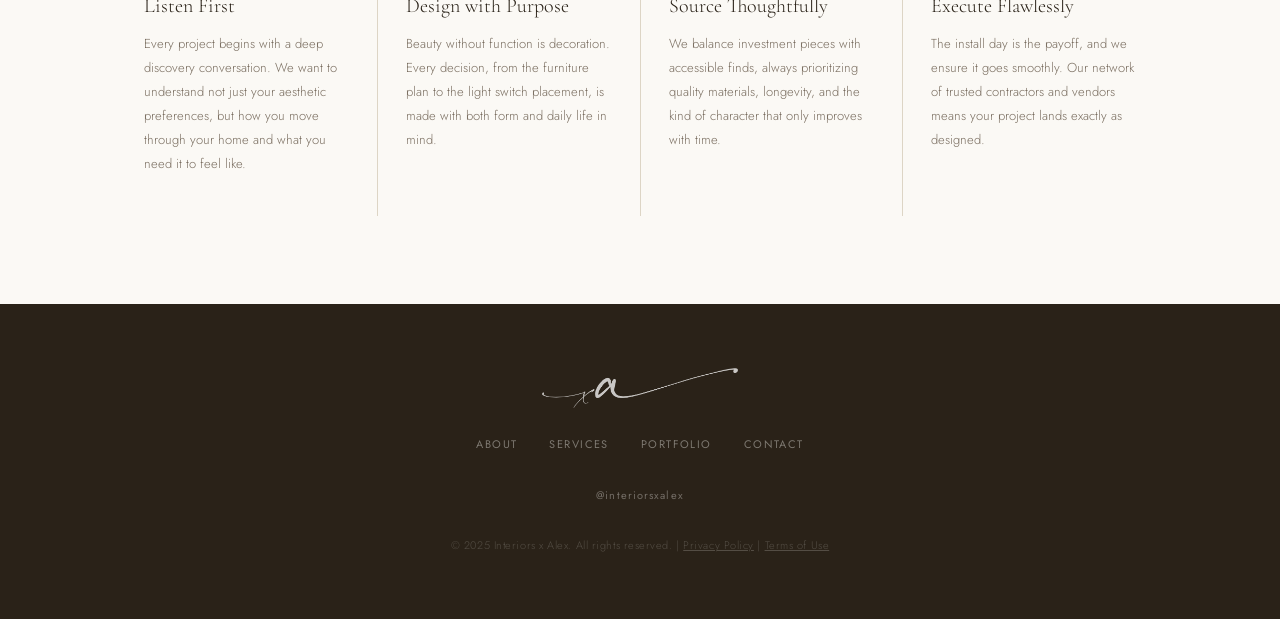
==== commit 9206391f: "Add Terms of Use, ADA accessibility improvements, footer legal links - Created terms.html with discl" ====
--- a/about.html
+++ b/about.html
@@ -3,20 +3,44 @@
 <head>
   <meta charset="UTF-8">
   <meta name="viewport" content="width=device-width, initial-scale=1.0">
-  <title>About Alexandra Hurwitz | Luxury Interior Designer Rumson NJ</title>
-  <meta name="description" content="Meet Alexandra Hurwitz, founder of Interiors x Alex. A luxury interior designer with nearly 10 years of experience serving high-end clients in Rumson, Red Bank, Colts Neck, Short Hills, and across New Jersey and New York.">
+  <title>About Alexandra Hurwitz | Luxury Interior Designer Colts Neck NJ</title>
+  <meta name="description" content="Meet Alexandra Hurwitz, founder of Interiors x Alex, based in Colts Neck, NJ. A luxury interior designer with nearly 10 years of experience serving high-end clients in Rumson, Mantoloking, Short Hills, and across New Jersey and New York.">
   <link rel="icon" href="assets/images/favicon.ico">
-  <meta property="og:title" content="About Alexandra Hurwitz | Luxury Interior Designer Rumson NJ">
-  <meta property="og:description" content="Meet Alexandra Hurwitz, founder of Interiors x Alex. Nearly 10 years of experience in high-end residential and commercial interior design across New Jersey and the United States.">
+  <meta property="og:title" content="About Alexandra Hurwitz | Luxury Interior Designer Colts Neck NJ">
+  <meta property="og:description" content="Meet Alexandra Hurwitz, founder of Interiors x Alex, based in Colts Neck, NJ. Nearly 10 years of experience in high-end residential and commercial interior design across New Jersey and the United States.">
   <meta property="og:image" content="https://interiorsxalex.com/assets/images/og-image.jpg">
   <meta property="og:url" content="https://interiorsxalex.com/about">
   <meta property="og:type" content="website">
+  <!-- Google tag (gtag.js) -->
+  <script async src="https://www.googletagmanager.com/gtag/js?id=G-9QS1T9NNBW"></script>
+  <script>
+    window.dataLayer = window.dataLayer || [];
+    function gtag(){dataLayer.push(arguments);}
+    gtag('js', new Date());
+    gtag('config', 'G-9QS1T9NNBW');
+  </script>
+  <!-- Meta Pixel Code -->
+  <script>
+  !function(f,b,e,v,n,t,s)
+  {if(f.fbq)return;n=f.fbq=function(){n.callMethod?
+  n.callMethod.apply(n,arguments):n.queue.push(arguments)};
+  if(!f._fbq)f._fbq=n;n.push=n;n.loaded=!0;n.version='2.0';
+  n.queue=[];t=b.createElement(e);t.async=!0;
+  t.src=v;s=b.getElementsByTagName(e)[0];
+  s.parentNode.insertBefore(t,s)}(window, document,'script',
+  'https://connect.facebook.net/en_US/fbevents.js');
+  fbq('init', '1032090879216987');
+  fbq('track', 'PageView');
+  </script>
+  <noscript><img height="1" width="1" style="display:none" src="https://www.facebook.com/tr?id=1032090879216987&ev=PageView&noscript=1"/></noscript>
+  <!-- End Meta Pixel Code -->
   <link rel="stylesheet" href="assets/css/style.css?v=4">
 </head>
 <body>
+  <a href="#main-content" class="skip-link">Skip to main content</a>
 
   <!-- NAV -->
-  <nav class="site-nav">
+  <nav class="site-nav" aria-label="Main navigation">
     <div class="nav-inner">
       <ul class="nav-links left">
         <li><a href="/about" class="active">About</a></li>
@@ -33,6 +57,7 @@
     </div>
   </nav>
 
+  <main id="main-content">
   <!-- ABOUT HERO -->
   <section class="about-hero">
     <div class="about-hero-bg" style="background-image: url('assets/images/about-hero.jpg');"></div>
@@ -92,6 +117,8 @@
     </div>
   </section>
 
+  </main>
+
   <!-- FOOTER -->
   <footer class="site-footer">
     <div class="footer-inner">
@@ -107,11 +134,11 @@
       <div class="footer-social">
         <a href="https://www.instagram.com/interiorsxalex" target="_blank" rel="noopener">@interiorsxalex</a>
       </div>
-      <p class="footer-copy">&copy; 2025 Interiors x Alex. All rights reserved. | <a href="/privacy" style="text-decoration:underline;">Privacy Policy</a></p>
+      <p class="footer-copy">&copy; 2025 Interiors x Alex. All rights reserved. | <a href="/privacy" style="text-decoration:underline;">Privacy Policy</a> | <a href="/terms" style="text-decoration:underline;">Terms of Use</a></p>
     </div>
   </footer>
 
-  <div class="mobile-nav-overlay">
+  <div class="mobile-nav-overlay" role="dialog" aria-label="Mobile navigation" aria-modal="true">
     <button class="mobile-nav-close" aria-label="Close">&times;</button>
     <a href="/">Home</a>
     <a href="/about">About</a>
--- a/assets/css/style.css
+++ b/assets/css/style.css
@@ -16,6 +16,18 @@
 html { scroll-behavior: smooth; }
 body { background: var(--cr); color: var(--es); font-family: 'Jost', sans-serif; font-weight: 400; line-height: 1.6; }
 a { text-decoration: none; color: inherit; }
+
+/* ─── ADA / ACCESSIBILITY ─── */
+.skip-link {
+  position: absolute; top: -100px; left: 16px; z-index: 9999;
+  background: var(--es); color: var(--ow); padding: 10px 20px;
+  font-size: 13px; font-family: 'Jost', sans-serif; letter-spacing: .1em;
+  transition: top .15s;
+}
+.skip-link:focus { top: 8px; }
+a:focus-visible, button:focus-visible, input:focus-visible, select:focus-visible, textarea:focus-visible {
+  outline: 2px solid var(--es); outline-offset: 3px;
+}
 img { display: block; max-width: 100%; }
 h1, h2, h3 { font-family: 'Cormorant Garamond', serif; font-weight: 300; line-height: 1.15; }
 h1 { font-size: 52px; }
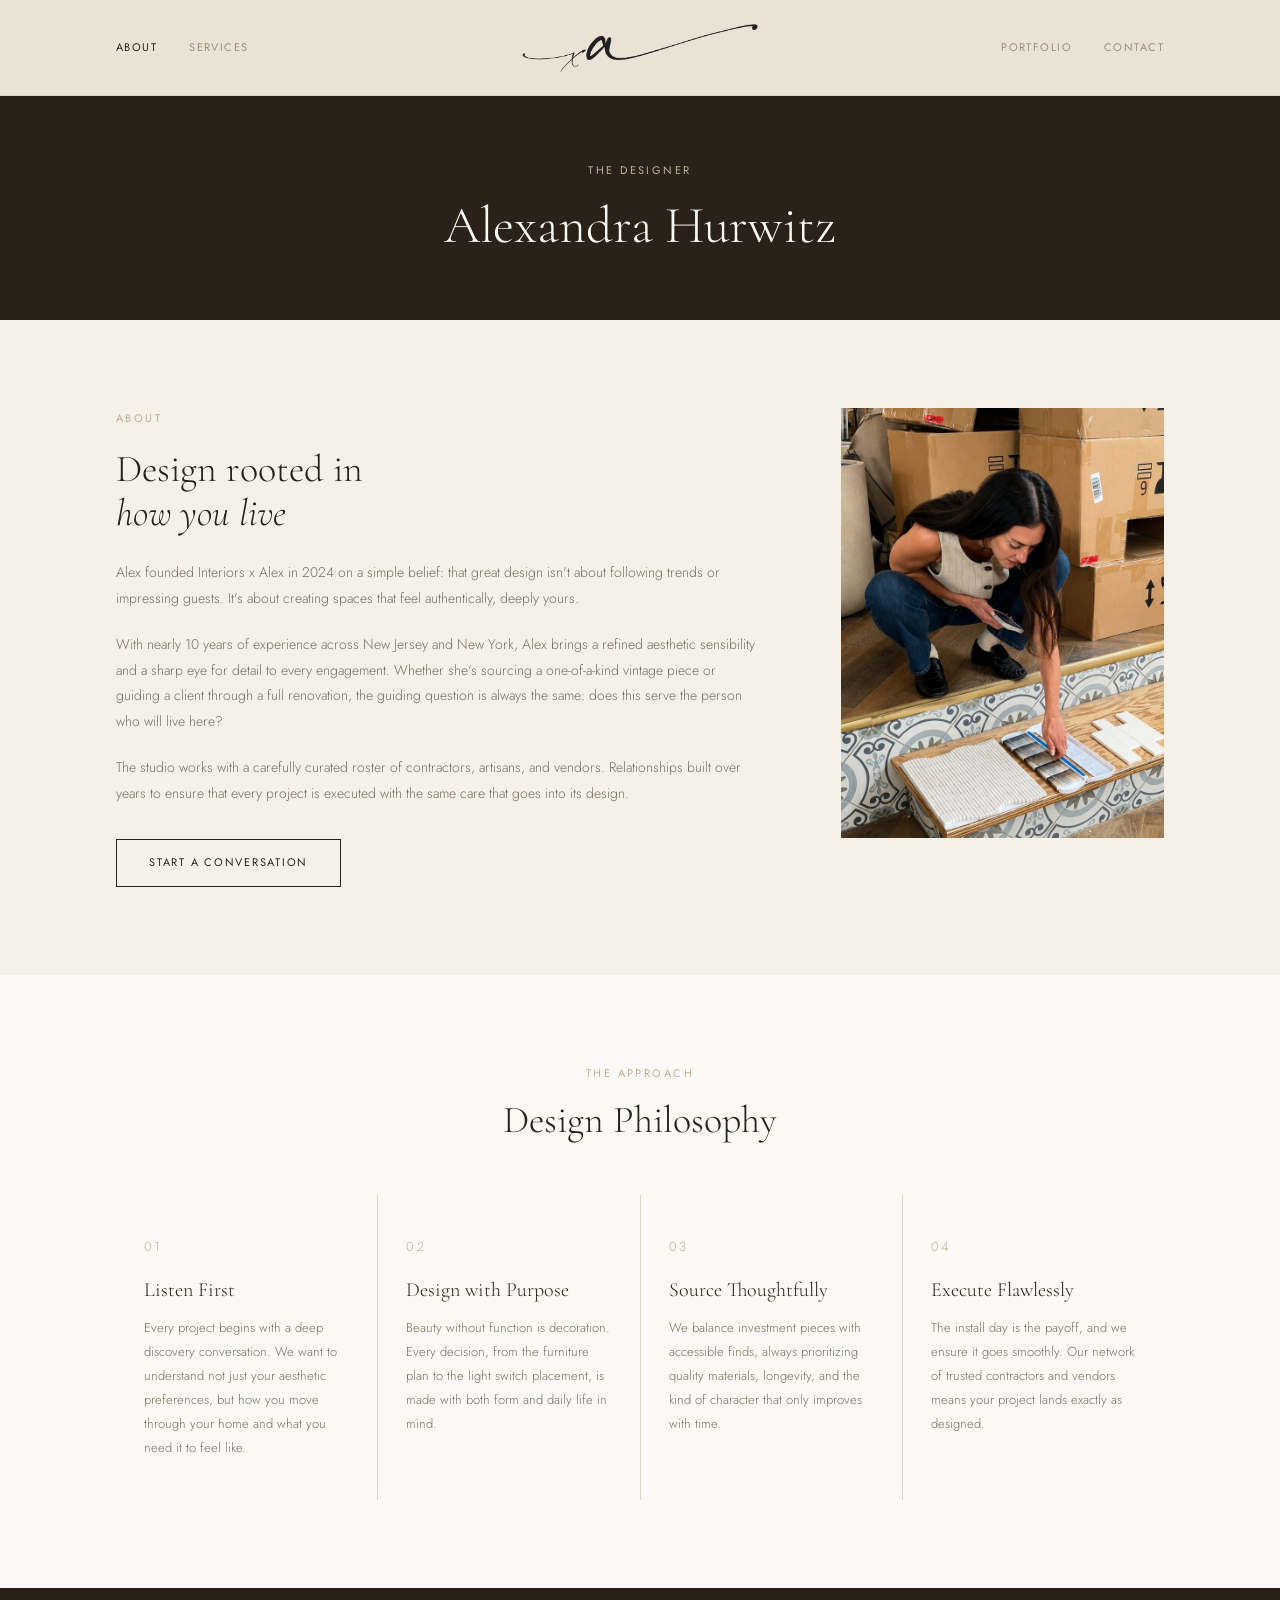
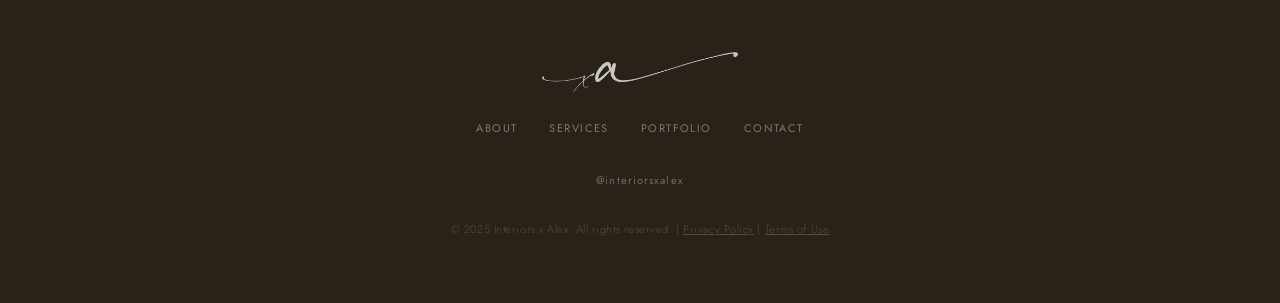
==== commit ef2890e3: "Replace about hero photo with plain page header" ====
--- a/about.html
+++ b/about.html
@@ -58,15 +58,11 @@
   </nav>
 
   <main id="main-content">
-  <!-- ABOUT HERO -->
-  <section class="about-hero">
-    <div class="about-hero-bg" style="background-image: url('assets/images/about-hero.jpg');"></div>
-    <div class="hero-overlay"></div>
-    <div class="hero-content">
-      <p class="eyebrow">The Designer</p>
-      <h1>Alexandra Hurwitz</h1>
-    </div>
-  </section>
+  <!-- PAGE HEADER -->
+  <header class="page-header">
+    <p class="eyebrow">The Designer</p>
+    <h1>Alexandra Hurwitz</h1>
+  </header>
 
   <!-- BIO SECTION -->
   <section class="section bio-section">
